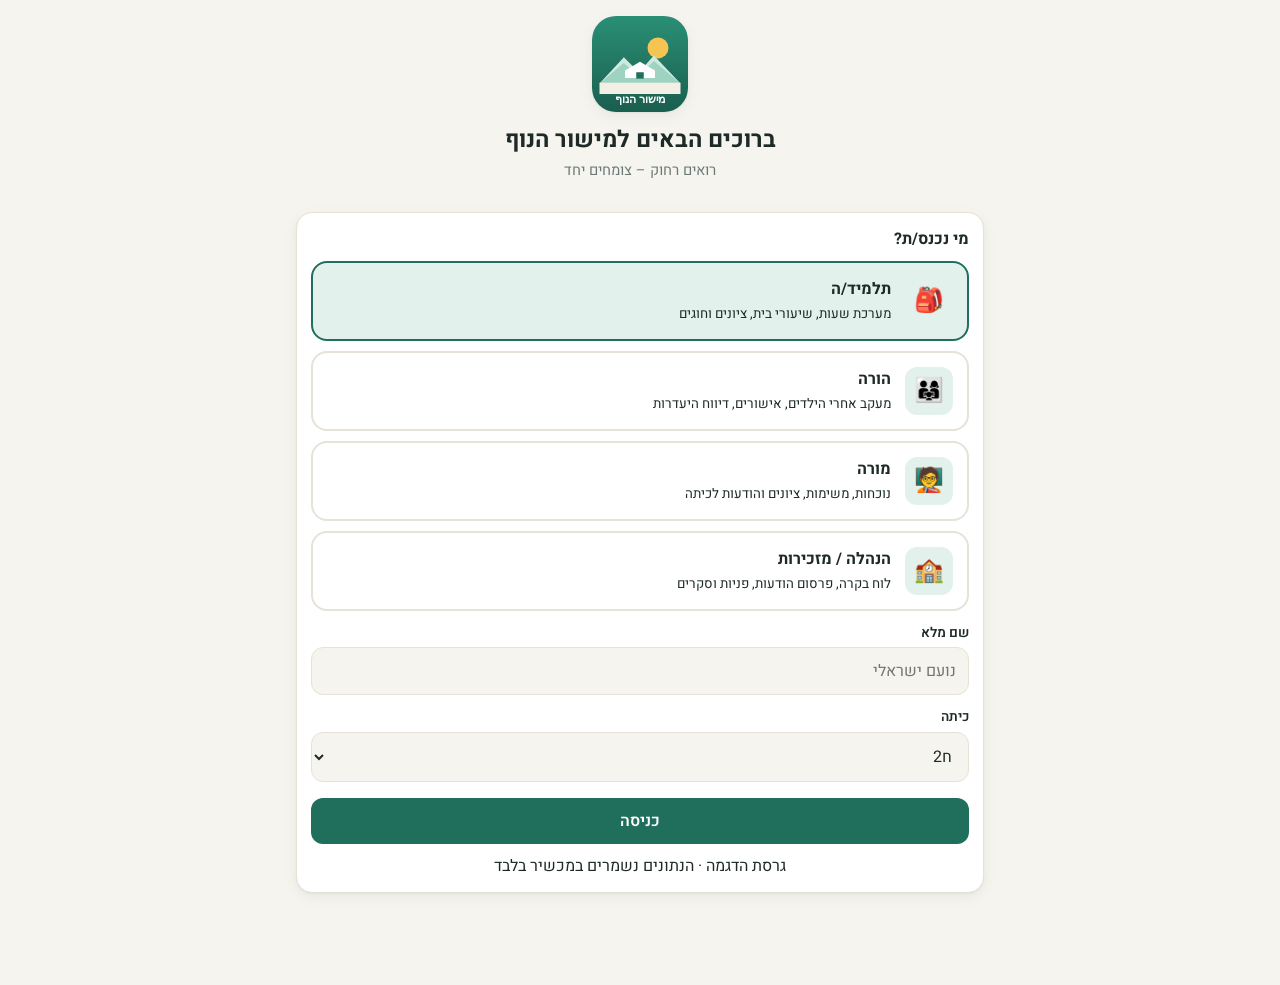
==== mishur-hanof/index.html @ 7a585430 "Add Mishur HaNof school app (Hebrew PWA) Role-based app for students, parents, teachers and administ" ====
<!doctype html>
<html lang="he" dir="rtl">
<head>
<meta charset="utf-8">
<meta name="viewport" content="width=device-width,initial-scale=1,viewport-fit=cover">
<title>מישור הנוף</title>
<meta name="description" content="האפליקציה הרשמית של בית הספר מישור הנוף – מערכת שעות, שיעורי בית, ציונים, הודעות, אירועים ועוד">
<meta name="theme-color" content="#1f6f5c">
<link rel="manifest" href="manifest.json">
<link rel="icon" href="icon.svg" type="image/svg+xml">
<link rel="apple-touch-icon" href="icon.svg">
<meta name="mobile-web-app-capable" content="yes">
<meta name="apple-mobile-web-app-capable" content="yes">
<link rel="preconnect" href="https://fonts.googleapis.com">
<link href="https://fonts.googleapis.com/css2?family=Heebo:wght@400;500;700;800&display=swap" rel="stylesheet">
<link rel="stylesheet" href="styles.css">
</head>
<body>
<div id="app">
  <header id="topbar">
    <button id="backBtn" class="icon-btn hidden" aria-label="חזרה">→</button>
    <div class="brand">
      <img src="icon.svg" alt="" width="34" height="34">
      <div><b>מישור הנוף</b><small id="roleLabel"></small></div>
    </div>
    <div class="top-actions">
      <button id="searchBtn" class="icon-btn" aria-label="חיפוש">🔍</button>
      <button id="bellBtn" class="icon-btn" aria-label="התראות">🔔<span id="bellDot" class="dot hidden"></span></button>
    </div>
  </header>

  <main id="view" tabindex="-1"></main>

  <nav id="tabbar"></nav>
</div>

<div id="sheet" class="sheet hidden" role="dialog" aria-modal="true">
  <div class="sheet-backdrop" data-close></div>
  <div class="sheet-body">
    <div class="sheet-handle"></div>
    <div id="sheetContent"></div>
  </div>
</div>

<div id="toast" class="toast hidden"></div>

<script src="data.js"></script>
<script src="app.js"></script>
</body>
</html>
---- mishur-hanof/styles.css ----
:root {
  --brand: #1f6f5c;
  --brand-2: #2a8f76;
  --brand-soft: #e3f1ec;
  --accent: #f6c453;
  --bg: #f6f4ee;
  --card: #ffffff;
  --text: #1d2a27;
  --muted: #6b7a76;
  --line: #e6e2d8;
  --danger: #dc2626;
  --warn: #d97706;
  --ok: #16a34a;
  --shadow: 0 1px 2px rgba(0,0,0,.05), 0 4px 14px rgba(31,111,92,.07);
  --radius: 16px;
  --tabbar-h: 64px;
  color-scheme: light;
}
@media (prefers-color-scheme: dark) {
  :root:not([data-theme="light"]) {
    --brand: #4cc2a2; --brand-2: #2a8f76; --brand-soft: #173a32; --bg: #0f1716; --card: #18221f;
    --text: #e8efec; --muted: #93a49f; --line: #26332f; --shadow: 0 1px 2px rgba(0,0,0,.4);
    color-scheme: dark;
  }
}
:root[data-theme="dark"] {
  --brand: #4cc2a2; --brand-2: #2a8f76; --brand-soft: #173a32; --bg: #0f1716; --card: #18221f;
  --text: #e8efec; --muted: #93a49f; --line: #26332f; --shadow: 0 1px 2px rgba(0,0,0,.4);
  color-scheme: dark;
}
:root.big-text { font-size: 18px; }

* { box-sizing: border-box; }
html, body { margin: 0; height: 100%; }
body {
  font-family: 'Heebo', system-ui, -apple-system, 'Segoe UI', Arial, sans-serif;
  background: var(--bg); color: var(--text); line-height: 1.5;
  -webkit-tap-highlight-color: transparent;
}
button, input, select, textarea { font: inherit; color: inherit; }
button { cursor: pointer; }
a { color: var(--brand); }
.hidden { display: none !important; }

#app { max-width: 720px; margin: 0 auto; min-height: 100%; display: flex; flex-direction: column; }

/* ---------- Top bar ---------- */
#topbar {
  position: sticky; top: 0; z-index: 20;
  display: flex; align-items: center; gap: 8px;
  padding: calc(env(safe-area-inset-top) + 10px) 16px 10px;
  background: color-mix(in srgb, var(--bg) 88%, transparent);
  backdrop-filter: blur(10px); border-bottom: 1px solid var(--line);
}
.brand { display: flex; align-items: center; gap: 10px; flex: 1; min-width: 0; }
.brand img { border-radius: 9px; }
.brand b { display: block; font-size: 1.08rem; line-height: 1.1; }
.brand small { color: var(--muted); font-size: .78rem; }
.top-actions { display: flex; gap: 4px; }
.icon-btn {
  position: relative; border: 0; background: transparent; width: 40px; height: 40px;
  border-radius: 12px; font-size: 1.15rem; display: grid; place-items: center;
}
.icon-btn:hover { background: var(--brand-soft); }
.dot { position: absolute; top: 7px; left: 8px; width: 9px; height: 9px; border-radius: 50%; background: var(--danger); border: 2px solid var(--bg); }

/* ---------- Main ---------- */
#view { flex: 1; padding: 16px 16px calc(var(--tabbar-h) + 28px + env(safe-area-inset-bottom)); outline: none; }
h1 { font-size: 1.45rem; margin: 4px 0 2px; }
h2 { font-size: 1.08rem; margin: 22px 0 10px; display: flex; align-items: center; justify-content: space-between; gap: 8px; }
h2 a, .link { font-size: .85rem; font-weight: 500; text-decoration: none; color: var(--brand); background: none; border: 0; padding: 0; }
.sub { color: var(--muted); margin: 0 0 12px; font-size: .92rem; }

.card {
  background: var(--card); border-radius: var(--radius); box-shadow: var(--shadow);
  padding: 14px; border: 1px solid var(--line);
}
.card + .card { margin-top: 10px; }
.stack > * + * { margin-top: 10px; }
.grid2 { display: grid; grid-template-columns: 1fr 1fr; gap: 10px; }
.grid4 { display: grid; grid-template-columns: repeat(4, 1fr); gap: 10px; }
@media (max-width: 380px) { .grid4 { grid-template-columns: repeat(3, 1fr); } }

/* Hero */
.hero {
  background: linear-gradient(135deg, var(--brand-2), #1a5e4e); color: #fff;
  border-radius: 20px; padding: 18px; position: relative; overflow: hidden;
}
.hero::after {
  content: ''; position: absolute; inset: auto -30px -40px auto; width: 180px; height: 120px;
  background: radial-gradient(circle at 70% 30%, rgba(246,196,83,.45), transparent 60%);
}
.hero h1 { color: #fff; }
.hero p { margin: 2px 0 0; opacity: .9; }
.now-box { margin-top: 14px; background: rgba(255,255,255,.14); border-radius: 14px; padding: 12px; position: relative; z-index: 1; }
.now-box small { opacity: .85; }
.now-box b { display: block; font-size: 1.1rem; }
.progress { height: 6px; background: rgba(255,255,255,.25); border-radius: 6px; margin-top: 8px; overflow: hidden; }
.progress i { display: block; height: 100%; background: var(--accent); border-radius: 6px; }

/* Quick tiles */
.tile {
  background: var(--card); border: 1px solid var(--line); border-radius: 16px; box-shadow: var(--shadow);
  padding: 12px 6px; text-align: center; font-size: .8rem; font-weight: 500;
  display: flex; flex-direction: column; align-items: center; gap: 6px; position: relative;
}
.tile .ico { font-size: 1.5rem; width: 44px; height: 44px; border-radius: 14px; display: grid; place-items: center; background: var(--brand-soft); }
.tile .badge { position: absolute; top: 6px; left: 6px; }

/* Stats */
.stat { text-align: center; padding: 12px 8px; }
.stat b { font-size: 1.5rem; display: block; color: var(--brand); }
.stat small { color: var(--muted); font-size: .78rem; }

/* Lists */
.list { list-style: none; margin: 0; padding: 0; }
.row {
  display: flex; align-items: center; gap: 12px; padding: 12px 0; border-bottom: 1px solid var(--line);
}
.row:last-child { border-bottom: 0; }
.row .grow { flex: 1; min-width: 0; }
.row .title { font-weight: 600; }
.row .meta { color: var(--muted); font-size: .82rem; }
.row button.rowbtn { all: unset; display: flex; align-items: center; gap: 12px; flex: 1; min-width: 0; cursor: pointer; }
.swatch { width: 6px; align-self: stretch; border-radius: 6px; flex-shrink: 0; }
.ico-circle { width: 40px; height: 40px; border-radius: 12px; display: grid; place-items: center; font-size: 1.2rem; background: var(--brand-soft); flex-shrink: 0; }
.ellipsis { white-space: nowrap; overflow: hidden; text-overflow: ellipsis; }

.badge { display: inline-flex; align-items: center; gap: 4px; padding: 2px 8px; border-radius: 999px; font-size: .74rem; font-weight: 600; background: var(--brand-soft); color: var(--brand); white-space: nowrap; }
.badge.red { background: #fde2e2; color: #b91c1c; }
.badge.amber { background: #fdf0d5; color: #a16207; }
.badge.green { background: #dcf5e4; color: #15803d; }
.badge.gray { background: var(--line); color: var(--muted); }
.badge.count { background: var(--danger); color: #fff; min-width: 20px; justify-content: center; }
@media (prefers-color-scheme: dark) {
  :root:not([data-theme="light"]) .badge.red { background: #45201f; color: #fca5a5; }
  :root:not([data-theme="light"]) .badge.amber { background: #3d2f12; color: #fcd34d; }
  :root:not([data-theme="light"]) .badge.green { background: #143524; color: #86efac; }
}
:root[data-theme="dark"] .badge.red { background: #45201f; color: #fca5a5; }
:root[data-theme="dark"] .badge.amber { background: #3d2f12; color: #fcd34d; }
:root[data-theme="dark"] .badge.green { background: #143524; color: #86efac; }

/* Chips / segmented */
.chips { display: flex; gap: 8px; overflow-x: auto; padding-bottom: 4px; scrollbar-width: none; margin-bottom: 12px; }
.chips::-webkit-scrollbar { display: none; }
.chip {
  border: 1px solid var(--line); background: var(--card); padding: 7px 14px; border-radius: 999px;
  white-space: nowrap; font-size: .88rem; font-weight: 500;
}
.chip.on { background: var(--brand); color: #fff; border-color: var(--brand); }
.daytabs { display: grid; grid-template-columns: repeat(6, 1fr); gap: 6px; margin-bottom: 12px; }
.daytab { border: 1px solid var(--line); background: var(--card); border-radius: 12px; padding: 8px 0; text-align: center; font-weight: 600; }
.daytab small { display: block; font-weight: 400; color: var(--muted); font-size: .72rem; }
.daytab.on { background: var(--brand); color: #fff; border-color: var(--brand); }
.daytab.on small { color: #e3f1ec; }

/* Timetable */
.lesson { display: flex; gap: 12px; align-items: stretch; padding: 10px 12px; border-radius: 14px; background: var(--card); border: 1px solid var(--line); }
.lesson + .lesson, .lesson + .break, .break + .lesson { margin-top: 8px; }
.lesson .num { width: 34px; text-align: center; font-weight: 800; color: var(--muted); }
.lesson .num small { display: block; font-weight: 400; font-size: .7rem; }
.lesson.now { border-color: var(--brand); box-shadow: 0 0 0 2px var(--brand-soft); }
.lesson.changed { border-style: dashed; border-color: var(--warn); }
.break { text-align: center; color: var(--muted); font-size: .8rem; padding: 2px; }

/* Buttons */
.btn {
  display: inline-flex; align-items: center; justify-content: center; gap: 6px;
  border: 0; background: var(--brand); color: #fff; padding: 11px 16px; border-radius: 12px; font-weight: 600;
}
.btn.block { width: 100%; }
.btn.ghost { background: var(--brand-soft); color: var(--brand); }
.btn.danger { background: var(--danger); }
.btn.sm { padding: 6px 12px; font-size: .85rem; border-radius: 10px; }
.btn:disabled { opacity: .5; cursor: default; }
.btn-row { display: flex; gap: 8px; flex-wrap: wrap; }
.fab {
  position: fixed; bottom: calc(var(--tabbar-h) + 18px + env(safe-area-inset-bottom)); left: max(16px, calc(50% - 344px));
  width: 56px; height: 56px; border-radius: 18px; border: 0; background: var(--brand); color: #fff; font-size: 1.6rem;
  box-shadow: 0 8px 24px rgba(31,111,92,.35); z-index: 15;
}

/* Checkbox circle */
.check {
  width: 28px; height: 28px; border-radius: 50%; border: 2px solid var(--line); background: transparent; flex-shrink: 0;
  display: grid; place-items: center; color: #fff; font-size: .9rem;
}
.check.on { background: var(--ok); border-color: var(--ok); }
.done .title { text-decoration: line-through; color: var(--muted); }

/* Forms */
label.f { display: block; font-size: .85rem; font-weight: 600; margin: 12px 0 4px; }
.input, select.input, textarea.input {
  width: 100%; padding: 11px 12px; border-radius: 12px; border: 1px solid var(--line); background: var(--bg);
}
textarea.input { min-height: 90px; resize: vertical; }
.input:focus { outline: 2px solid var(--brand); outline-offset: 0; }
.switch-row { display: flex; align-items: center; justify-content: space-between; padding: 12px 0; border-bottom: 1px solid var(--line); }
.switch-row:last-child { border-bottom: 0; }
.toggle { appearance: none; width: 46px; height: 28px; border-radius: 999px; background: var(--line); position: relative; transition: .2s; flex-shrink: 0; }
.toggle::after { content: ''; position: absolute; top: 3px; right: 3px; width: 22px; height: 22px; border-radius: 50%; background: #fff; transition: .2s; box-shadow: 0 1px 3px rgba(0,0,0,.2); }
.toggle:checked { background: var(--brand); }
.toggle:checked::after { right: 21px; }

/* Grades */
.bar-row { display: grid; grid-template-columns: 96px 1fr 38px; align-items: center; gap: 10px; padding: 7px 0; }
.bar-row .lbl { font-size: .85rem; white-space: nowrap; overflow: hidden; text-overflow: ellipsis; }
.bar-track { height: 12px; background: var(--line); border-radius: 6px; overflow: hidden; }
.bar-track i { display: block; height: 100%; border-radius: 6px; }
.bar-row b { text-align: left; font-variant-numeric: tabular-nums; }
.big-num { font-size: 2.6rem; font-weight: 800; color: var(--brand); line-height: 1; }
.ring { width: 96px; height: 96px; }

/* Calendar */
.cal-head { display: flex; align-items: center; justify-content: space-between; margin-bottom: 10px; }
.cal { display: grid; grid-template-columns: repeat(7, 1fr); gap: 4px; }
.cal .dow { text-align: center; font-size: .75rem; color: var(--muted); font-weight: 600; padding-bottom: 4px; }
.cal .d {
  aspect-ratio: 1; border: 0; background: var(--card); border-radius: 10px; font-size: .88rem;
  display: flex; flex-direction: column; align-items: center; justify-content: center; gap: 2px; position: relative;
}
.cal .d.out { opacity: .35; }
.cal .d.today { outline: 2px solid var(--brand); font-weight: 800; }
.cal .d.sel { background: var(--brand); color: #fff; }
.cal .dots { display: flex; gap: 2px; height: 6px; }
.cal .dots i { width: 5px; height: 5px; border-radius: 50%; }
.legend { display: flex; flex-wrap: wrap; gap: 10px; font-size: .78rem; color: var(--muted); margin-top: 10px; }
.legend span::before { content: ''; display: inline-block; width: 8px; height: 8px; border-radius: 50%; background: var(--c); margin-left: 4px; }

/* Chat */
.chat { display: flex; flex-direction: column; gap: 8px; padding-bottom: 70px; }
.msg { max-width: 80%; padding: 9px 12px; border-radius: 16px; font-size: .95rem; }
.msg small { display: block; font-size: .7rem; opacity: .7; margin-top: 2px; }
.msg.me { align-self: flex-start; background: var(--brand); color: #fff; border-bottom-right-radius: 4px; }
.msg.them { align-self: flex-end; background: var(--card); border: 1px solid var(--line); border-bottom-left-radius: 4px; }
.composer {
  position: fixed; left: 0; right: 0; bottom: calc(var(--tabbar-h) + env(safe-area-inset-bottom));
  max-width: 720px; margin: 0 auto; display: flex; gap: 8px; padding: 10px 16px; background: var(--bg); border-top: 1px solid var(--line); z-index: 12;
}
.composer .input { flex: 1; }

/* Polls */
.opt { position: relative; width: 100%; text-align: right; border: 1px solid var(--line); background: var(--bg); border-radius: 12px; padding: 10px 12px; margin-top: 8px; overflow: hidden; }
.opt .fill { position: absolute; inset: 0 0 0 auto; background: var(--brand-soft); z-index: 0; transition: width .4s; }
.opt span { position: relative; z-index: 1; display: flex; justify-content: space-between; }
.opt.mine { border-color: var(--brand); font-weight: 700; }

/* Tab bar */
#tabbar {
  position: fixed; bottom: 0; left: 0; right: 0; z-index: 20;
  max-width: 720px; margin: 0 auto;
  display: grid; grid-template-columns: repeat(5, 1fr);
  height: calc(var(--tabbar-h) + env(safe-area-inset-bottom)); padding-bottom: env(safe-area-inset-bottom);
  background: var(--card); border-top: 1px solid var(--line);
}
#tabbar button {
  border: 0; background: none; display: flex; flex-direction: column; align-items: center; justify-content: center; gap: 2px;
  font-size: .72rem; color: var(--muted); position: relative;
}
#tabbar button .ti { font-size: 1.3rem; filter: grayscale(1); opacity: .75; }
#tabbar button.on { color: var(--brand); font-weight: 700; }
#tabbar button.on .ti { filter: none; opacity: 1; }
#tabbar .badge.count { position: absolute; top: 6px; left: calc(50% - 22px); font-size: .65rem; padding: 0 5px; }

/* Bottom sheet */
.sheet { position: fixed; inset: 0; z-index: 50; }
.sheet-backdrop { position: absolute; inset: 0; background: rgba(0,0,0,.4); animation: fade .2s; }
.sheet-body {
  position: absolute; bottom: 0; left: 0; right: 0; max-width: 720px; margin: 0 auto; max-height: 88vh; overflow-y: auto;
  background: var(--card); border-radius: 22px 22px 0 0; padding: 8px 18px calc(22px + env(safe-area-inset-bottom));
  animation: up .25s ease-out;
}
.sheet-handle { width: 42px; height: 5px; border-radius: 3px; background: var(--line); margin: 4px auto 10px; }
.sheet h3 { margin: 4px 0 8px; font-size: 1.15rem; }
@keyframes up { from { transform: translateY(40px); opacity: 0; } }
@keyframes fade { from { opacity: 0; } }

/* Toast */
.toast {
  position: fixed; bottom: calc(var(--tabbar-h) + 20px + env(safe-area-inset-bottom)); left: 50%; transform: translateX(-50%);
  background: #1d2a27; color: #fff; padding: 10px 18px; border-radius: 12px; z-index: 60; font-size: .92rem; box-shadow: 0 6px 20px rgba(0,0,0,.25);
  animation: up .2s; max-width: calc(100% - 32px);
}

/* Role picker / onboarding */
.onboard { min-height: 80vh; display: flex; flex-direction: column; justify-content: center; }
.onboard .logo { text-align: center; margin-bottom: 18px; }
.onboard .logo img { width: 96px; height: 96px; border-radius: 24px; box-shadow: var(--shadow); }
.role-card { display: flex; align-items: center; gap: 14px; width: 100%; text-align: right; border: 2px solid var(--line); background: var(--card); border-radius: 16px; padding: 14px; margin-top: 10px; }
.role-card.on { border-color: var(--brand); background: var(--brand-soft); }
.role-card .ico-circle { font-size: 1.5rem; width: 48px; height: 48px; }

.empty { text-align: center; color: var(--muted); padding: 30px 10px; }
.empty .e { font-size: 2.4rem; }
.notice { display: flex; gap: 10px; align-items: flex-start; padding: 12px; border-radius: 14px; background: #fdf0d5; color: #713f12; font-size: .9rem; }
.notice.info { background: var(--brand-soft); color: var(--brand); }
.notice.red { background: #fde2e2; color: #7f1d1d; }
.sos { background: linear-gradient(135deg, #dc2626, #b91c1c); color: #fff; border: 0; }
.sos .meta { color: #fee2e2; }
.pill-time { font-variant-numeric: tabular-nums; color: var(--muted); font-size: .8rem; }
.att-btns { display: flex; gap: 4px; }
.att-btns button { border: 1px solid var(--line); background: var(--bg); border-radius: 8px; padding: 4px 8px; font-size: .78rem; }
.att-btns button.on.p { background: var(--ok); color: #fff; border-color: var(--ok); }
.att-btns button.on.l { background: var(--warn); color: #fff; border-color: var(--warn); }
.att-btns button.on.a { background: var(--danger); color: #fff; border-color: var(--danger); }
.search-res mark { background: var(--accent); color: inherit; border-radius: 3px; }
@media (prefers-reduced-motion: reduce) { * { animation: none !important; transition: none !important; } }
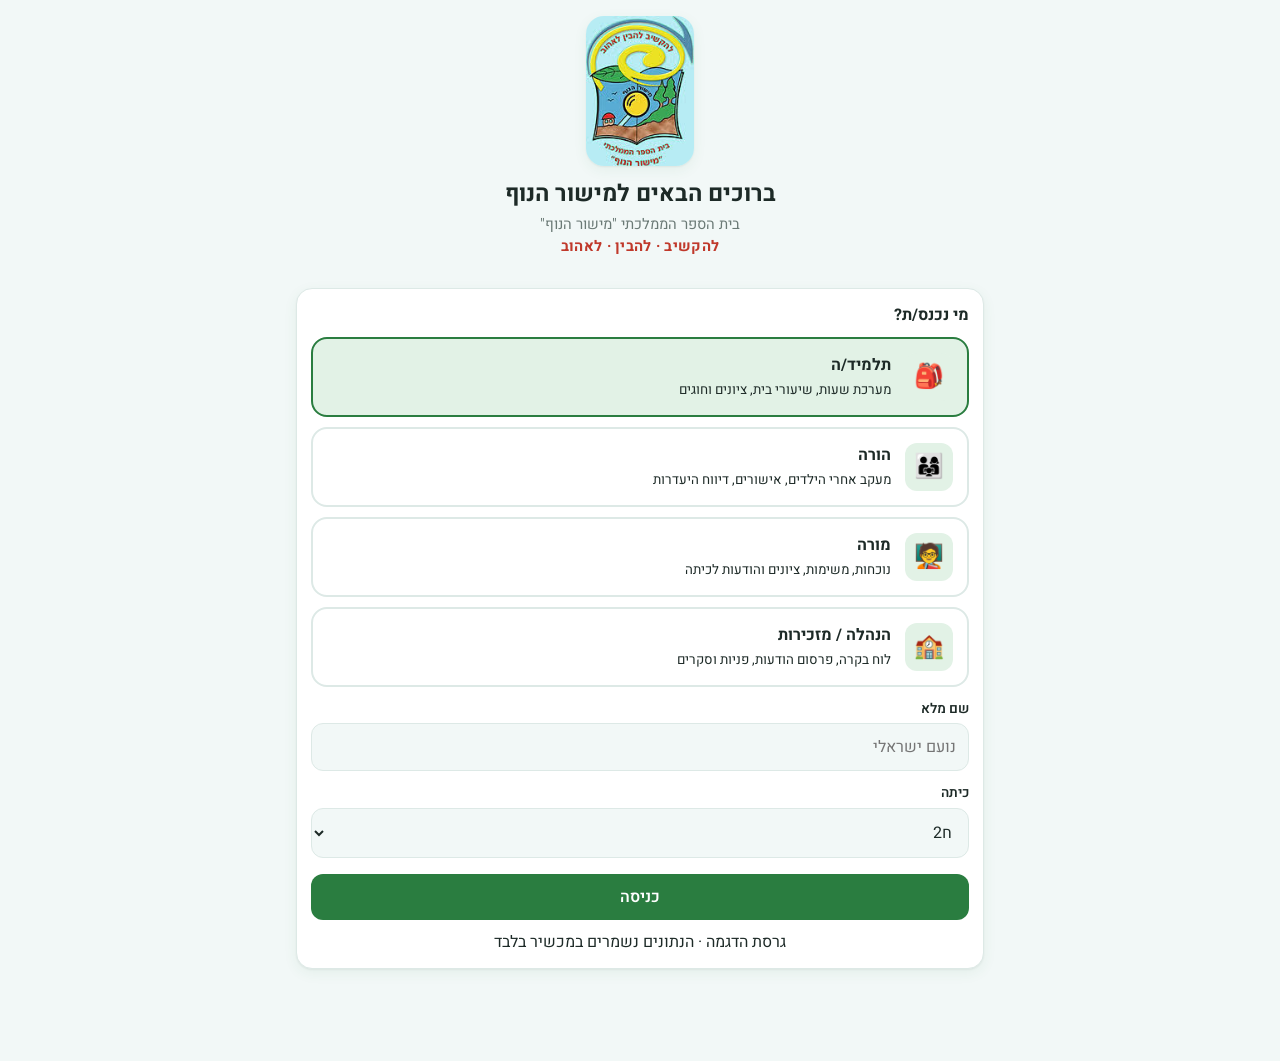
==== commit 8db00abe: "Mishur HaNof: use the official school logo, motto and palette - Logo in header, onboarding and About" ====
--- a/mishur-hanof/index.html
+++ b/mishur-hanof/index.html
@@ -5,10 +5,10 @@
 <meta name="viewport" content="width=device-width,initial-scale=1,viewport-fit=cover">
 <title>מישור הנוף</title>
 <meta name="description" content="האפליקציה הרשמית של בית הספר מישור הנוף – מערכת שעות, שיעורי בית, ציונים, הודעות, אירועים ועוד">
-<meta name="theme-color" content="#1f6f5c">
+<meta name="theme-color" content="#2a7d40">
 <link rel="manifest" href="manifest.json">
-<link rel="icon" href="icon.svg" type="image/svg+xml">
-<link rel="apple-touch-icon" href="icon.svg">
+<link rel="icon" href="icon-192.png" type="image/png">
+<link rel="apple-touch-icon" href="icon-192.png">
 <meta name="mobile-web-app-capable" content="yes">
 <meta name="apple-mobile-web-app-capable" content="yes">
 <link rel="preconnect" href="https://fonts.googleapis.com">
@@ -20,7 +20,7 @@
   <header id="topbar">
     <button id="backBtn" class="icon-btn hidden" aria-label="חזרה">→</button>
     <div class="brand">
-      <img src="icon.svg" alt="" width="34" height="34">
+      <img src="logo.png" alt="סמל בית הספר" class="brand-logo">
       <div><b>מישור הנוף</b><small id="roleLabel"></small></div>
     </div>
     <div class="top-actions">
--- a/mishur-hanof/styles.css
+++ b/mishur-hanof/styles.css
@@ -1,30 +1,32 @@
 :root {
-  --brand: #1f6f5c;
-  --brand-2: #2a8f76;
-  --brand-soft: #e3f1ec;
-  --accent: #f6c453;
-  --bg: #f6f4ee;
+  --brand: #2a7d40;
+  --brand-2: #3ba656;
+  --sky: #2b7fb0;
+  --on-brand: #ffffff;
+  --brand-soft: #e2f2e6;
+  --accent: #f5d528;
+  --bg: #f2f8f7;
   --card: #ffffff;
   --text: #1d2a27;
   --muted: #6b7a76;
-  --line: #e6e2d8;
+  --line: #dde9e6;
   --danger: #dc2626;
   --warn: #d97706;
   --ok: #16a34a;
-  --shadow: 0 1px 2px rgba(0,0,0,.05), 0 4px 14px rgba(31,111,92,.07);
+  --shadow: 0 1px 2px rgba(0,0,0,.05), 0 4px 14px rgba(42,125,64,.07);
   --radius: 16px;
   --tabbar-h: 64px;
   color-scheme: light;
 }
 @media (prefers-color-scheme: dark) {
   :root:not([data-theme="light"]) {
-    --brand: #4cc2a2; --brand-2: #2a8f76; --brand-soft: #173a32; --bg: #0f1716; --card: #18221f;
+    --brand: #5cc779; --brand-2: #3ba656; --sky: #1f5f85; --on-brand: #0b1a10; --brand-soft: #173a22; --bg: #0e1615; --card: #17221f;
     --text: #e8efec; --muted: #93a49f; --line: #26332f; --shadow: 0 1px 2px rgba(0,0,0,.4);
     color-scheme: dark;
   }
 }
 :root[data-theme="dark"] {
-  --brand: #4cc2a2; --brand-2: #2a8f76; --brand-soft: #173a32; --bg: #0f1716; --card: #18221f;
+  --brand: #5cc779; --brand-2: #3ba656; --sky: #1f5f85; --on-brand: #0b1a10; --brand-soft: #173a22; --bg: #0e1615; --card: #17221f;
   --text: #e8efec; --muted: #93a49f; --line: #26332f; --shadow: 0 1px 2px rgba(0,0,0,.4);
   color-scheme: dark;
 }
@@ -53,7 +55,7 @@
   backdrop-filter: blur(10px); border-bottom: 1px solid var(--line);
 }
 .brand { display: flex; align-items: center; gap: 10px; flex: 1; min-width: 0; }
-.brand img { border-radius: 9px; }
+.brand-logo { height: 44px; width: auto; border-radius: 8px; }
 .brand b { display: block; font-size: 1.08rem; line-height: 1.1; }
 .brand small { color: var(--muted); font-size: .78rem; }
 .top-actions { display: flex; gap: 4px; }
@@ -83,12 +85,12 @@
 
 /* Hero */
 .hero {
-  background: linear-gradient(135deg, var(--brand-2), #1a5e4e); color: #fff;
+  background: linear-gradient(160deg, var(--sky) 0%, #2a7d40 100%); color: #fff;
   border-radius: 20px; padding: 18px; position: relative; overflow: hidden;
 }
 .hero::after {
   content: ''; position: absolute; inset: auto -30px -40px auto; width: 180px; height: 120px;
-  background: radial-gradient(circle at 70% 30%, rgba(246,196,83,.45), transparent 60%);
+  background: radial-gradient(circle at 70% 30%, rgba(245,213,40,.5), transparent 60%);
 }
 .hero h1 { color: #fff; }
 .hero p { margin: 2px 0 0; opacity: .9; }
@@ -148,12 +150,12 @@
   border: 1px solid var(--line); background: var(--card); padding: 7px 14px; border-radius: 999px;
   white-space: nowrap; font-size: .88rem; font-weight: 500;
 }
-.chip.on { background: var(--brand); color: #fff; border-color: var(--brand); }
+.chip.on { background: var(--brand); color: var(--on-brand); border-color: var(--brand); }
 .daytabs { display: grid; grid-template-columns: repeat(6, 1fr); gap: 6px; margin-bottom: 12px; }
 .daytab { border: 1px solid var(--line); background: var(--card); border-radius: 12px; padding: 8px 0; text-align: center; font-weight: 600; }
 .daytab small { display: block; font-weight: 400; color: var(--muted); font-size: .72rem; }
-.daytab.on { background: var(--brand); color: #fff; border-color: var(--brand); }
-.daytab.on small { color: #e3f1ec; }
+.daytab.on { background: var(--brand); color: var(--on-brand); border-color: var(--brand); }
+.daytab.on small { color: var(--on-brand); opacity: .8; }
 
 /* Timetable */
 .lesson { display: flex; gap: 12px; align-items: stretch; padding: 10px 12px; border-radius: 14px; background: var(--card); border: 1px solid var(--line); }
@@ -167,18 +169,18 @@
 /* Buttons */
 .btn {
   display: inline-flex; align-items: center; justify-content: center; gap: 6px;
-  border: 0; background: var(--brand); color: #fff; padding: 11px 16px; border-radius: 12px; font-weight: 600;
+  border: 0; background: var(--brand); color: var(--on-brand); padding: 11px 16px; border-radius: 12px; font-weight: 600;
 }
 .btn.block { width: 100%; }
 .btn.ghost { background: var(--brand-soft); color: var(--brand); }
-.btn.danger { background: var(--danger); }
+.btn.danger { background: var(--danger); color: #fff; }
 .btn.sm { padding: 6px 12px; font-size: .85rem; border-radius: 10px; }
 .btn:disabled { opacity: .5; cursor: default; }
 .btn-row { display: flex; gap: 8px; flex-wrap: wrap; }
 .fab {
   position: fixed; bottom: calc(var(--tabbar-h) + 18px + env(safe-area-inset-bottom)); left: max(16px, calc(50% - 344px));
-  width: 56px; height: 56px; border-radius: 18px; border: 0; background: var(--brand); color: #fff; font-size: 1.6rem;
-  box-shadow: 0 8px 24px rgba(31,111,92,.35); z-index: 15;
+  width: 56px; height: 56px; border-radius: 18px; border: 0; background: var(--brand); color: var(--on-brand); font-size: 1.6rem;
+  box-shadow: 0 8px 24px rgba(42,125,64,.35); z-index: 15;
 }
 
 /* Checkbox circle */
@@ -222,7 +224,7 @@
 }
 .cal .d.out { opacity: .35; }
 .cal .d.today { outline: 2px solid var(--brand); font-weight: 800; }
-.cal .d.sel { background: var(--brand); color: #fff; }
+.cal .d.sel { background: var(--brand); color: var(--on-brand); }
 .cal .dots { display: flex; gap: 2px; height: 6px; }
 .cal .dots i { width: 5px; height: 5px; border-radius: 50%; }
 .legend { display: flex; flex-wrap: wrap; gap: 10px; font-size: .78rem; color: var(--muted); margin-top: 10px; }
@@ -232,7 +234,7 @@
 .chat { display: flex; flex-direction: column; gap: 8px; padding-bottom: 70px; }
 .msg { max-width: 80%; padding: 9px 12px; border-radius: 16px; font-size: .95rem; }
 .msg small { display: block; font-size: .7rem; opacity: .7; margin-top: 2px; }
-.msg.me { align-self: flex-start; background: var(--brand); color: #fff; border-bottom-right-radius: 4px; }
+.msg.me { align-self: flex-start; background: var(--brand); color: var(--on-brand); border-bottom-right-radius: 4px; }
 .msg.them { align-self: flex-end; background: var(--card); border: 1px solid var(--line); border-bottom-left-radius: 4px; }
 .composer {
   position: fixed; left: 0; right: 0; bottom: calc(var(--tabbar-h) + env(safe-area-inset-bottom));
@@ -286,7 +288,8 @@
 /* Role picker / onboarding */
 .onboard { min-height: 80vh; display: flex; flex-direction: column; justify-content: center; }
 .onboard .logo { text-align: center; margin-bottom: 18px; }
-.onboard .logo img { width: 96px; height: 96px; border-radius: 24px; box-shadow: var(--shadow); }
+.onboard .logo img { height: 150px; width: auto; border-radius: 18px; box-shadow: var(--shadow); }
+.about-logo { height: 140px; width: auto; border-radius: 18px; box-shadow: var(--shadow); }
 .role-card { display: flex; align-items: center; gap: 14px; width: 100%; text-align: right; border: 2px solid var(--line); background: var(--card); border-radius: 16px; padding: 14px; margin-top: 10px; }
 .role-card.on { border-color: var(--brand); background: var(--brand-soft); }
 .role-card .ico-circle { font-size: 1.5rem; width: 48px; height: 48px; }
@@ -306,3 +309,6 @@
 .att-btns button.on.a { background: var(--danger); color: #fff; border-color: var(--danger); }
 .search-res mark { background: var(--accent); color: inherit; border-radius: 3px; }
 @media (prefers-reduced-motion: reduce) { * { animation: none !important; transition: none !important; } }
+.motto { color: #c0392b; font-weight: 700; letter-spacing: .02em; }
+@media (prefers-color-scheme: dark) { :root:not([data-theme="light"]) .motto { color: #f28b7d; } }
+:root[data-theme="dark"] .motto { color: #f28b7d; }
